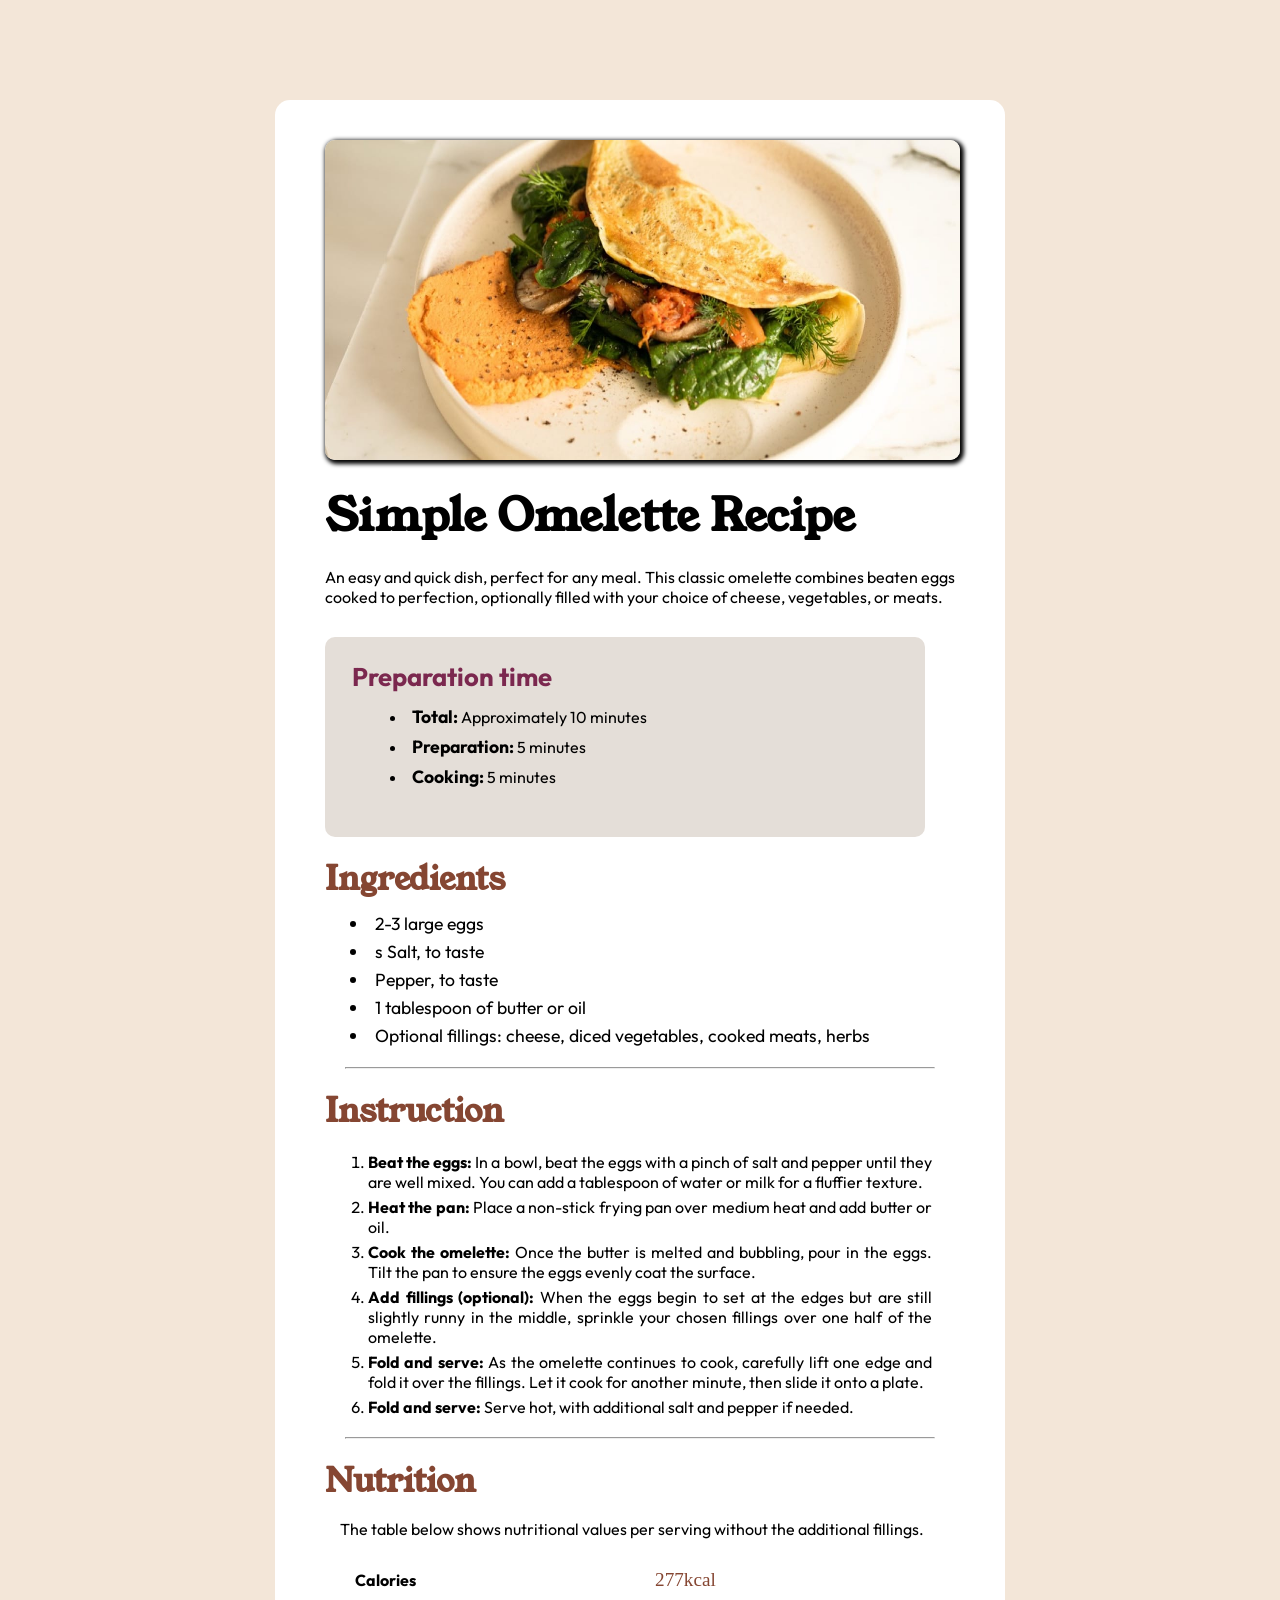
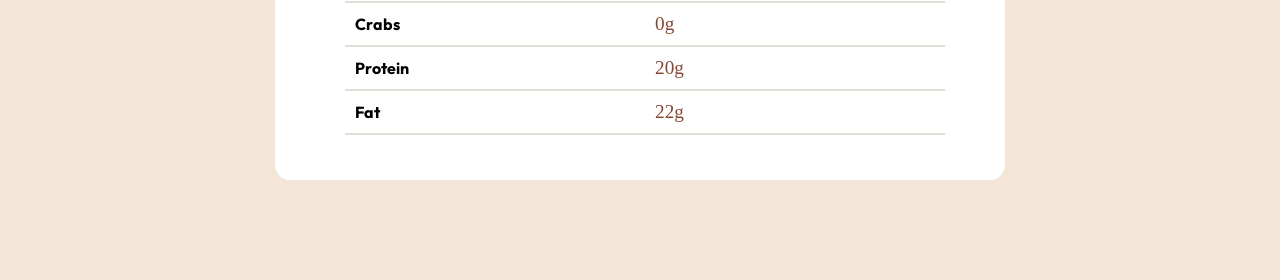
==== index.html @ 9719cc21 "Add files via upload" ====
<!doctype html>
<html lang="en">
  <head>
    <meta charset="UTF-8" />
    <meta name="viewport" content="width=device-width, initial-scale=1.0" />
    <title>Food recipe</title>
    <link rel="stylesheet" href="style.css" />
  </head>
  <body>
    <div class="container">
      <img src="image/image-omelette.jpeg" alt="omelette photo " />
      <h1 class="title">Simple Omelette Recipe</h1>
      <p class="discription">
        An easy and quick dish, perfect for any meal. This classic omelette
        combines beaten eggs cooked to perfection, optionally filled with your
        choice of cheese, vegetables, or meats.
      </p>
      <div class="list-box">
        <h3>Preparation time</h3>
        <ul>
          <li class="prepare-list">
            <span>Total:</span> Approximately 10 minutes
          </li>
          <li class="prepare-list"><span> Preparation:</span> 5 minutes</li>
          <li class="prepare-list"><span> Cooking:</span> 5 minutes</li>
        </ul>
      </div>
      <h2 class="ingredients-title">Ingredients</h2>
      <ul>
        <li class="ingredients-list">2-3 large eggs</li>
        <li class="ingredients-list">s Salt, to taste</li>
        <li class="ingredients-list">Pepper, to taste</li>
        <li class="ingredients-list">1 tablespoon of butter or oil</li>
        <li class="ingredients-list">
          Optional fillings: cheese, diced vegetables, cooked meats, herbs
        </li>
      </ul>
      <hr />
      <h2 class="instruction-titile">Instruction</h2>
      <ol>
        <li class="instruction-list">
          <span>Beat the eggs:</span> In a bowl, beat the eggs with a pinch of
          salt and pepper until they are well mixed. You can add a tablespoon of
          water or milk for a fluffier texture.
        </li>
        <li class="instruction-list">
          <span>Heat the pan: </span> Place a non-stick frying pan over medium
          heat and add butter or oil.
        </li>
        <li class="instruction-list">
          <span>Cook the omelette:</span> Once the butter is melted and
          bubbling, pour in the eggs. Tilt the pan to ensure the eggs evenly
          coat the surface.
        </li>
        <li class="instruction-list">
          <span>Add fillings (optional): </span> When the eggs begin to set at
          the edges but are still slightly runny in the middle, sprinkle your
          chosen fillings over one half of the omelette.
        </li>
        <li class="instruction-list">
          <span>Fold and serve:</span> As the omelette continues to cook,
          carefully lift one edge and fold it over the fillings. Let it cook for
          another minute, then slide it onto a plate.
        </li>
        <li class="instruction-list">
          <span>Fold and serve:</span> Serve hot, with additional salt and
          pepper if needed.
        </li>
      </ol>
      <hr />
      <h2 class="nutrition">Nutrition</h2>

      <p class="nutrition-text">
        The table below shows nutritional values per serving without the
        additional fillings.
      </p>
      <table>
        <tr>
          <th>Calories</th>
          <td>277kcal</td>
        </tr>
        <tr>
          <th>Crabs</th>
          <td>0g</td>
        </tr>
        <tr>
          <th>Protein</th>
          <td>20g</td>
        </tr>
        <tr>
          <th>Fat</th>
          <td>22g</td>
        </tr>
      </table>
    </div>
  </body>
</html>
---- style.css ----
@font-face {
  font-family: "Young-serif";
  src: url(Fonts/YoungSerif-Regular.ttf);
}
@font-face {
  font-family: "outfit";
  src: url(Fonts/Outfit-VariableFont_wght.ttf);
}

* {
  padding: 0;
  margin: 0;
  box-sizing: border-box;
  text-align: justify;
}

body {
  /* font-family: young-serf; */
  background-color: hsl(30, 54%, 90%);
  font-family: outfit;
}

.container {
  width: 730px;
  height: 1680px;
  margin: 100px auto;
  background-color: hsl(0, 0%, 100%);
  padding: 40px 50px;
  border-radius: 15px;
}

.container img {
  width: 635px;
  height: 320px;
  border-radius: 10px;
  box-shadow: 2px 2px 4px 2px black;
}

.container .title {
  margin: 20px 0px;
  font-size: 2.8em;
  font-family: Young-serif;
}

.discription {
  margin: 0px 0px 30px 0px;
}
.container .list-box {
  width: 600px;
  height: 200px;
  margin: 20px 0px;
  background-color: hsl(30, 18%, 87%);
  line-height: 30px;
  list-style-position: inside;
  padding: 25px;
  border-radius: 10px;
}
.container .list-box h3 {
  font-size: 1.6em;
  margin: 0px 20px 10px 2px;
  color: hsl(332, 51%, 32%);
}
.container .list-box .prepare-list {
  margin-left: 20px;
}
.container .list-box .prepare-list span {
  font-size: 1.1em;
  font-weight: bold;
}
.container .ingredients-title,
.instruction-titile,
.nutrition {
  font-family: young-serif;
  color: hsl(14, 45%, 36%);
  font-size: 2em;
}

.container ul {
  padding-left: 10px;
  list-style-position: inside;
  margin: 10px;
}
.container ul .ingredients-list {
  margin: 5px;
  font-size: 1.1em;
}
hr {
  margin: 20px;
}

.container ol {
  margin: 18px;
  padding-left: 20px;
  line-height: 20px;
}

.container ol li {
  margin: 5px;
}

.container ol li span {
  font-weight: bold;
}

.container .nutrition-text {
  margin: 15px;
}
table,
td,
th {
  margin: 20px;
  width: 600px;
  border-bottom: 2px solid hsl(30, 18%, 87%);
}
table {
  border-collapse: collapse;
}
th,
td {
  padding: 10px;
}
td {
  font-family: yyoung-serif;
  font-size: 1.2em;
  color: hsl(14, 45%, 36%);
}
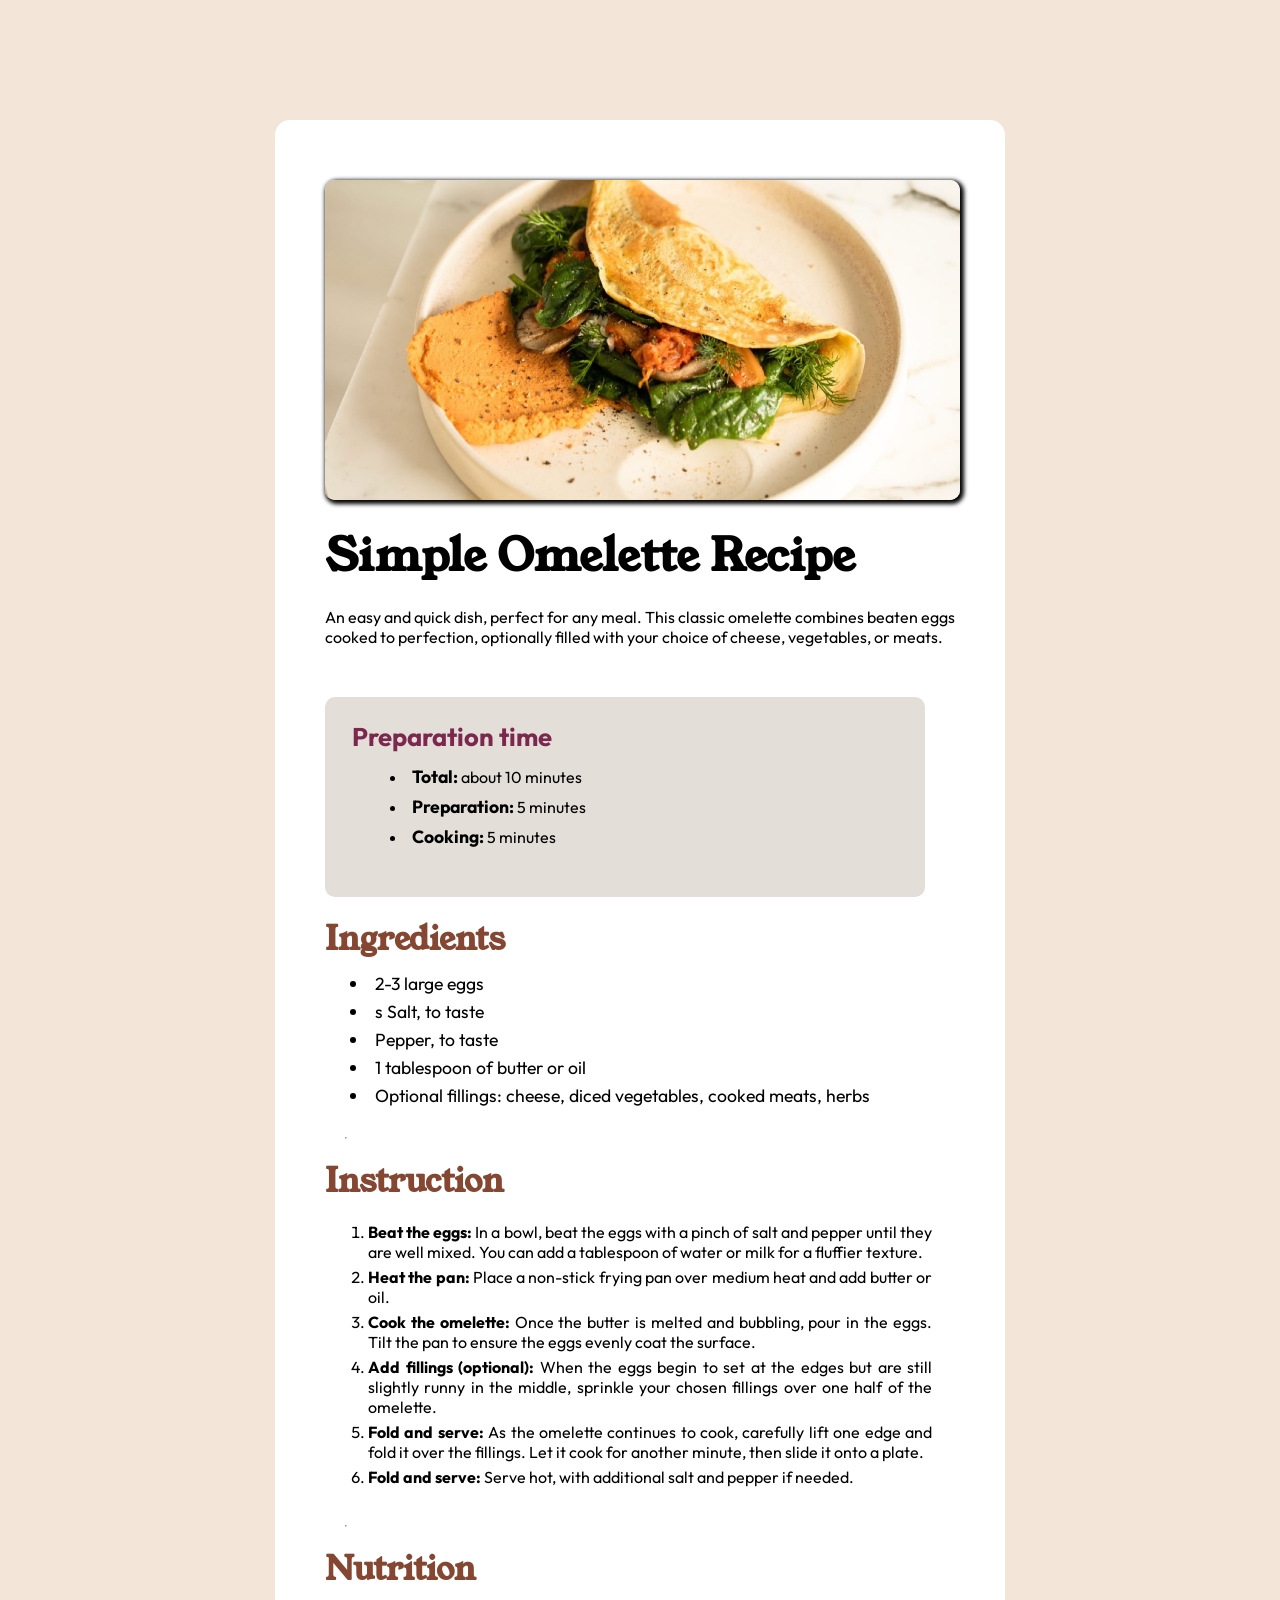
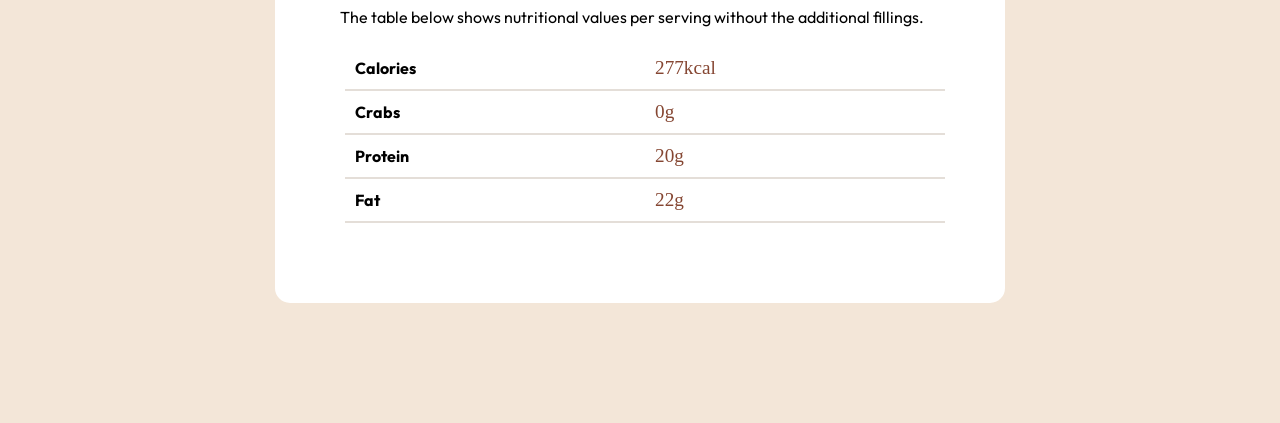
==== commit f057334a: "Responsive design" ====
--- a/index.html
+++ b/index.html
@@ -7,91 +7,101 @@
     <link rel="stylesheet" href="style.css" />
   </head>
   <body>
-    <div class="container">
-      <img src="image/image-omelette.jpeg" alt="omelette photo " />
-      <h1 class="title">Simple Omelette Recipe</h1>
-      <p class="discription">
-        An easy and quick dish, perfect for any meal. This classic omelette
-        combines beaten eggs cooked to perfection, optionally filled with your
-        choice of cheese, vegetables, or meats.
-      </p>
-      <div class="list-box">
-        <h3>Preparation time</h3>
-        <ul>
-          <li class="prepare-list">
-            <span>Total:</span> Approximately 10 minutes
-          </li>
-          <li class="prepare-list"><span> Preparation:</span> 5 minutes</li>
-          <li class="prepare-list"><span> Cooking:</span> 5 minutes</li>
-        </ul>
-      </div>
-      <h2 class="ingredients-title">Ingredients</h2>
-      <ul>
-        <li class="ingredients-list">2-3 large eggs</li>
-        <li class="ingredients-list">s Salt, to taste</li>
-        <li class="ingredients-list">Pepper, to taste</li>
-        <li class="ingredients-list">1 tablespoon of butter or oil</li>
-        <li class="ingredients-list">
-          Optional fillings: cheese, diced vegetables, cooked meats, herbs
-        </li>
-      </ul>
-      <hr />
-      <h2 class="instruction-titile">Instruction</h2>
-      <ol>
-        <li class="instruction-list">
-          <span>Beat the eggs:</span> In a bowl, beat the eggs with a pinch of
-          salt and pepper until they are well mixed. You can add a tablespoon of
-          water or milk for a fluffier texture.
-        </li>
-        <li class="instruction-list">
-          <span>Heat the pan: </span> Place a non-stick frying pan over medium
-          heat and add butter or oil.
-        </li>
-        <li class="instruction-list">
-          <span>Cook the omelette:</span> Once the butter is melted and
-          bubbling, pour in the eggs. Tilt the pan to ensure the eggs evenly
-          coat the surface.
-        </li>
-        <li class="instruction-list">
-          <span>Add fillings (optional): </span> When the eggs begin to set at
-          the edges but are still slightly runny in the middle, sprinkle your
-          chosen fillings over one half of the omelette.
-        </li>
-        <li class="instruction-list">
-          <span>Fold and serve:</span> As the omelette continues to cook,
-          carefully lift one edge and fold it over the fillings. Let it cook for
-          another minute, then slide it onto a plate.
-        </li>
-        <li class="instruction-list">
-          <span>Fold and serve:</span> Serve hot, with additional salt and
-          pepper if needed.
-        </li>
-      </ol>
-      <hr />
-      <h2 class="nutrition">Nutrition</h2>
+    <main>
+      <section class="container">
+        <div class="image-container">
+          <img src="./src/image/image-omelette.jpeg" alt="omelette photo " />
+        </div>
+        <div class="about">
+          <h1 class="title">Simple Omelette Recipe</h1>
+          <p class="discription">
+            An easy and quick dish, perfect for any meal. This classic omelette
+            combines beaten eggs cooked to perfection, optionally filled with
+            your choice of cheese, vegetables, or meats.
+          </p>
+        </div>
+        <div class="prepare-list">
+          <h3>Preparation time</h3>
+          <ul>
+            <li class="prepare-item"><span>Total:</span> about 10 minutes</li>
+            <li class="prepare-item"><span> Preparation:</span> 5 minutes</li>
+            <li class="prepare-item"><span> Cooking:</span> 5 minutes</li>
+          </ul>
+        </div>
+        <div class="ingrediants">
+          <h2 class="ingredients-title">Ingredients</h2>
+          <ul>
+            <li class="ingredients-item">2-3 large eggs</li>
+            <li class="ingredients-item">s Salt, to taste</li>
+            <li class="ingredients-item">Pepper, to taste</li>
+            <li class="ingredients-item">1 tablespoon of butter or oil</li>
+            <li class="ingredients-item">
+              Optional fillings: cheese, diced vegetables, cooked meats, herbs
+            </li>
+          </ul>
+        </div>
+        <hr />
+        <div class="instruction-container">
+          <h2 class="instruction-titile">Instruction</h2>
+          <ol>
+            <li class="instruction-list">
+              <span>Beat the eggs:</span> In a bowl, beat the eggs with a pinch
+              of salt and pepper until they are well mixed. You can add a
+              tablespoon of water or milk for a fluffier texture.
+            </li>
+            <li class="instruction-list">
+              <span>Heat the pan: </span> Place a non-stick frying pan over
+              medium heat and add butter or oil.
+            </li>
+            <li class="instruction-list">
+              <span>Cook the omelette:</span> Once the butter is melted and
+              bubbling, pour in the eggs. Tilt the pan to ensure the eggs evenly
+              coat the surface.
+            </li>
+            <li class="instruction-list">
+              <span>Add fillings (optional): </span> When the eggs begin to set
+              at the edges but are still slightly runny in the middle, sprinkle
+              your chosen fillings over one half of the omelette.
+            </li>
+            <li class="instruction-list">
+              <span>Fold and serve:</span> As the omelette continues to cook,
+              carefully lift one edge and fold it over the fillings. Let it cook
+              for another minute, then slide it onto a plate.
+            </li>
+            <li class="instruction-list">
+              <span>Fold and serve:</span> Serve hot, with additional salt and
+              pepper if needed.
+            </li>
+          </ol>
+        </div>
+        <hr />
+        <div class="nutrition-container">
+          <h2 class="nutrition">Nutrition</h2>
 
-      <p class="nutrition-text">
-        The table below shows nutritional values per serving without the
-        additional fillings.
-      </p>
-      <table>
-        <tr>
-          <th>Calories</th>
-          <td>277kcal</td>
-        </tr>
-        <tr>
-          <th>Crabs</th>
-          <td>0g</td>
-        </tr>
-        <tr>
-          <th>Protein</th>
-          <td>20g</td>
-        </tr>
-        <tr>
-          <th>Fat</th>
-          <td>22g</td>
-        </tr>
-      </table>
-    </div>
+          <p class="nutrition-text">
+            The table below shows nutritional values per serving without the
+            additional fillings.
+          </p>
+          <table>
+            <tr>
+              <th>Calories</th>
+              <td>277kcal</td>
+            </tr>
+            <tr>
+              <th>Crabs</th>
+              <td>0g</td>
+            </tr>
+            <tr>
+              <th>Protein</th>
+              <td>20g</td>
+            </tr>
+            <tr>
+              <th>Fat</th>
+              <td>22g</td>
+            </tr>
+          </table>
+        </div>
+      </section>
+    </main>
   </body>
 </html>
--- a/style.css
+++ b/style.css
@@ -1,10 +1,10 @@
 @font-face {
   font-family: "Young-serif";
-  src: url(Fonts/YoungSerif-Regular.ttf);
+  src: url(src/Fonts/YoungSerif-Regular.ttf);
 }
 @font-face {
   font-family: "outfit";
-  src: url(Fonts/Outfit-VariableFont_wght.ttf);
+  src: url(src/Fonts/Outfit-VariableFont_wght.ttf);
 }
 
 * {
@@ -14,19 +14,23 @@
   text-align: justify;
 }
 
-body {
+main {
   /* font-family: young-serf; */
   background-color: hsl(30, 54%, 90%);
+  padding-inline: 250px;
+  padding-block: 20px;
   font-family: outfit;
 }
 
 .container {
   width: 730px;
-  height: 1680px;
   margin: 100px auto;
   background-color: hsl(0, 0%, 100%);
-  padding: 40px 50px;
+  padding: 60px 50px;
   border-radius: 15px;
+  display: flex;
+  flex-direction: column;
+  align-items: start;
 }
 
 .container img {
@@ -36,6 +40,7 @@
   box-shadow: 2px 2px 4px 2px black;
 }
 
+
 .container .title {
   margin: 20px 0px;
   font-size: 2.8em;
@@ -45,7 +50,7 @@
 .discription {
   margin: 0px 0px 30px 0px;
 }
-.container .list-box {
+.container .prepare-list {
   width: 600px;
   height: 200px;
   margin: 20px 0px;
@@ -55,15 +60,15 @@
   padding: 25px;
   border-radius: 10px;
 }
-.container .list-box h3 {
+.container .prepare-list h3 {
   font-size: 1.6em;
   margin: 0px 20px 10px 2px;
   color: hsl(332, 51%, 32%);
 }
-.container .list-box .prepare-list {
+.container .prepare-list .prepare-item {
   margin-left: 20px;
 }
-.container .list-box .prepare-list span {
+.container .prepare-list .prepare-item span {
   font-size: 1.1em;
   font-weight: bold;
 }
@@ -80,13 +85,14 @@
   list-style-position: inside;
   margin: 10px;
 }
-.container ul .ingredients-list {
+.container ul .ingredients-item {
   margin: 5px;
   font-size: 1.1em;
 }
 hr {
   margin: 20px;
 }
+
 
 .container ol {
   margin: 18px;
@@ -105,6 +111,7 @@
 .container .nutrition-text {
   margin: 15px;
 }
+
 table,
 td,
 th {
@@ -112,15 +119,104 @@
   width: 600px;
   border-bottom: 2px solid hsl(30, 18%, 87%);
 }
+
 table {
   border-collapse: collapse;
 }
+
 th,
 td {
   padding: 10px;
 }
+
 td {
   font-family: yyoung-serif;
   font-size: 1.2em;
   color: hsl(14, 45%, 36%);
 }
+
+
+@media screen and (max-width: 768px) {
+  main {
+    padding-inline: 20px;
+  }
+   
+  .container {
+    width: 100%;
+    margin: 20px auto;
+    padding: 20px;
+  }
+  .image-container {
+    width: 300px;
+    margin: 20px auto;
+  }
+  .container img {
+  width: 300px;
+  height: 200px;
+  object-fit: cover;
+  }
+
+  .container .title {
+    font-size: 1.5em;
+  }
+
+  .discription{
+    font-size: 0.9em;
+  }
+
+  .container .prepare-list{ 
+    width: 100%;
+    height: auto;
+    padding: 15px;
+  }
+
+  .container .prepare-list h3{
+    font-size: 1.2em;
+  }
+
+  .container .prepare-list .prepare-item span{
+    font-size: 1em;
+  }
+
+
+  .container .prepare-list .prepare-item{
+    margin-left: 10px;
+  }
+
+  .container .ingredients-title,
+.instruction-titile,
+.nutrition {
+    font-size: 1.5em;
+  }
+
+  .container ul {
+    padding-left: 10px;
+    list-style-position: inside;
+    margin: 10px;
+  }
+  .container ul .ingredients-item {
+    margin: 5px;
+    font-size: 1em;
+  }
+
+  .instruction-list{
+    padding-block: 5px;
+  }
+
+  table,
+td,
+th {
+    margin: 10px;
+    width: 100%;
+    border-bottom: 1px solid hsl(30, 18%, 87%);
+  }
+
+  
+}
+
+
+@media screen and (max-width: 1024px){
+   main {
+    padding-inline: 20px;
+  }
+}
